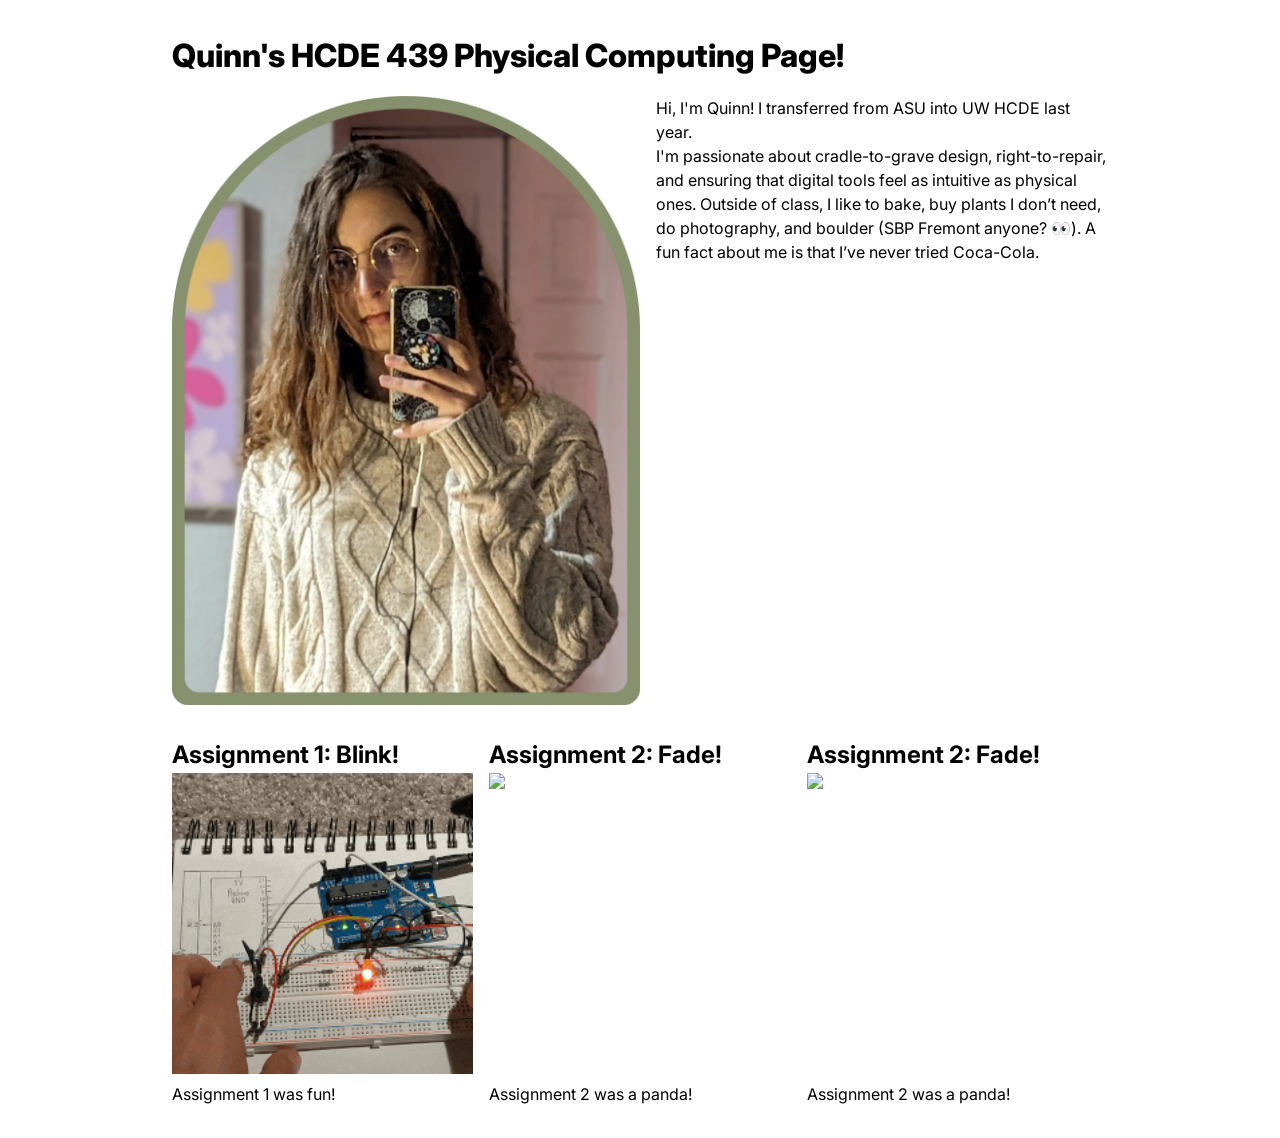
==== docs/index.html @ 7724274f "Updated A1 thumbnail and caption on homepage" ====
<!DOCTYPE html>
<html>
  <head>
    <meta charset="utf-8" />
    <meta name="viewport" content="width=device-width, maximum-scale=1.0" />

    <title>Quinn's HCDE 439 Physical Computing Page!</title>

    <link href="style.css" rel="stylesheet" />
  </head>
  <body>
    <h1>Quinn's HCDE 439 Physical Computing Page!</h1>

    <div class="header">
      <img src="pfp.webp" />
      <p>
        Hi, I'm Quinn! I transferred from ASU into UW HCDE last year.<br>
        I'm passionate about cradle-to-grave design, right-to-repair, and ensuring that digital tools feel as intuitive as physical ones. Outside of class, I like to bake, buy plants I don’t need, do photography, and boulder (SBP Fremont anyone? 👀). A fun fact about me is that I’ve never tried Coca-Cola.
      </p>
    </div>

    <div class="grid">
      <div class="assignment">
        <a href="a1.html">
          <h2>Assignment 1: Blink!</h2>
          <img src="demo.gif" />
        </a>
        <p>Assignment 1 was fun!</p>
      </div>

      <div class="assignment">
        <a href="a2.html">
          <h2>Assignment 2: Fade!</h2>
          <img src="red-panda.jpg" />
        </a>
        <p>Assignment 2 was a panda!</p>
      </div>

      <div class="assignment">
        <a href="a2.html">
          <h2>Assignment 2: Fade!</h2>
          <img src="red-panda.jpg" />
        </a>
        <p>Assignment 2 was a panda!</p>
      </div>
    </div>
  </body>
</html>
---- docs/style.css ----
@import url("https://fonts.googleapis.com/css2?family=Inter:wght@100;200;300;400;500;600;700;800;900&display=swap");

*,
*::before,
*::after {
  box-sizing: border-box;
}

* {
  margin: 0;
}

img,
picture,
video,
canvas,
svg {
  display: block;
  max-width: 100%;
}

body {
  font-family: "Inter", sans-serif;
  line-height: 1.5;
  -webkit-font-smoothing: antialiased;
  max-width: 1000px;
  padding: 2em;
  margin: auto;
}

h1 {
  font-weight: 800;
}

h2 {
  font-weight: 700;
}

.header {
  display: flex;
  gap: 1em;
  margin-top: 1em;
}

.header img {
  width: 50%;
  object-fit: cover;
}

.grid {
  display: grid;
  grid-template-columns: repeat(auto-fit, minmax(250px, 1fr));
  gap: 1em;
  margin-top: 2em;
}

.assignment a {
  color: #000;
  text-decoration: none;
}

.assignment a:hover {
  color: #f06;
}

.assignment img {
  aspect-ratio: 1;
  object-fit: cover;
}

.assignment p {
  margin-top: 0.5em;
}

figure img {
  max-width: 50%;
}

figcaption {
  padding-bottom: 1rem;
}
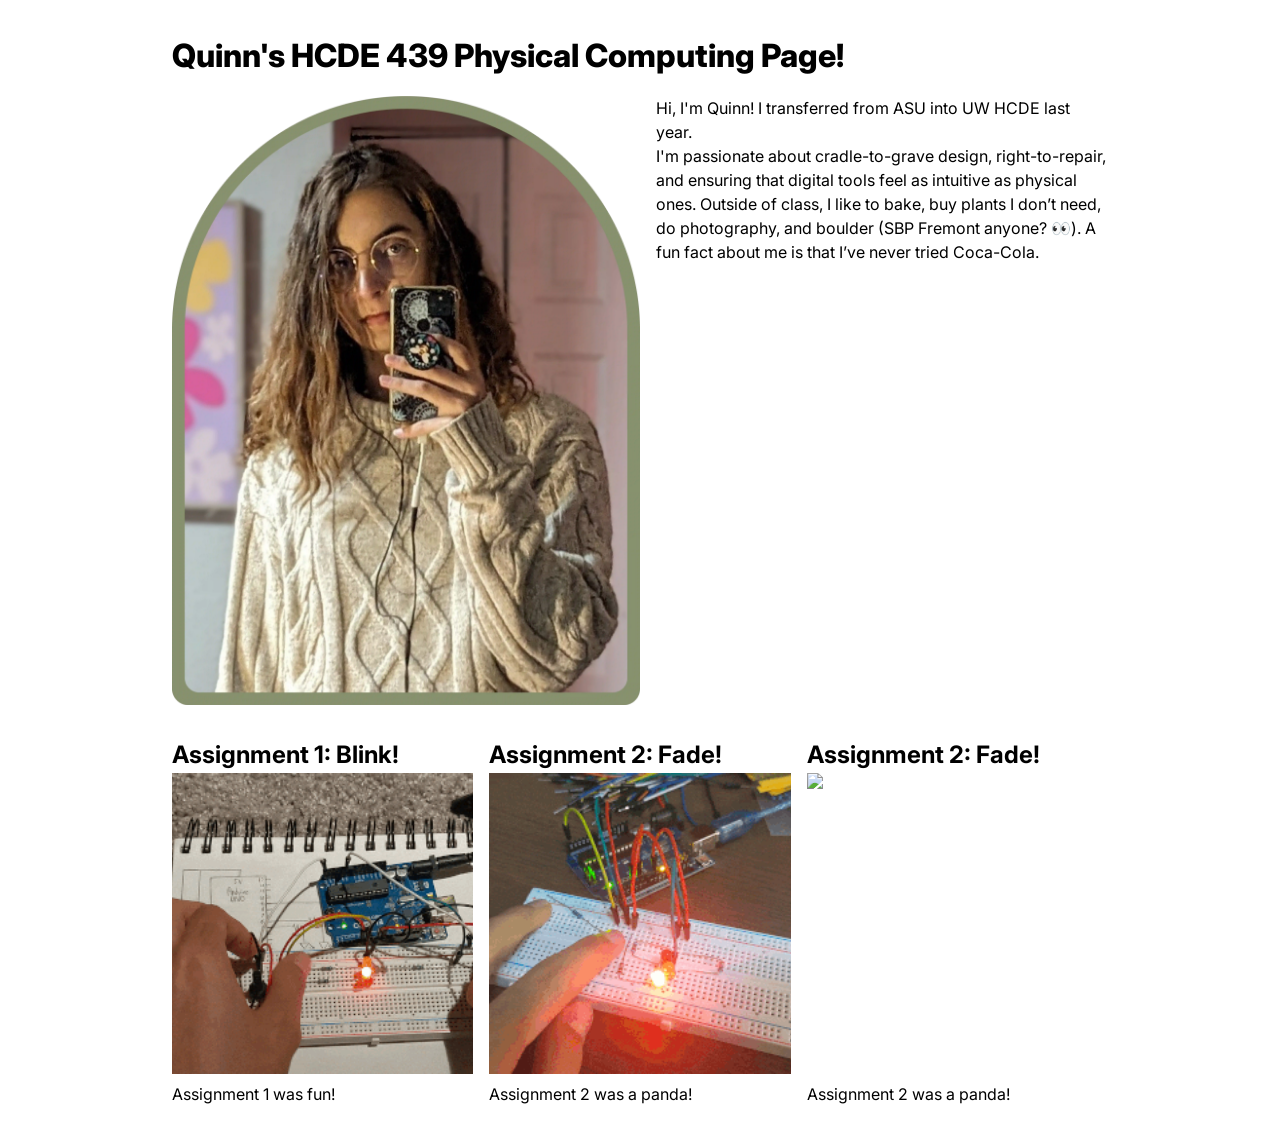
==== commit 072c9be4: "Added A2" ====
--- a/docs/index.html
+++ b/docs/index.html
@@ -31,7 +31,7 @@
       <div class="assignment">
         <a href="a2.html">
           <h2>Assignment 2: Fade!</h2>
-          <img src="red-panda.jpg" />
+          <img src="assets/a2/gifOfOperation.gif" />
         </a>
         <p>Assignment 2 was a panda!</p>
       </div>
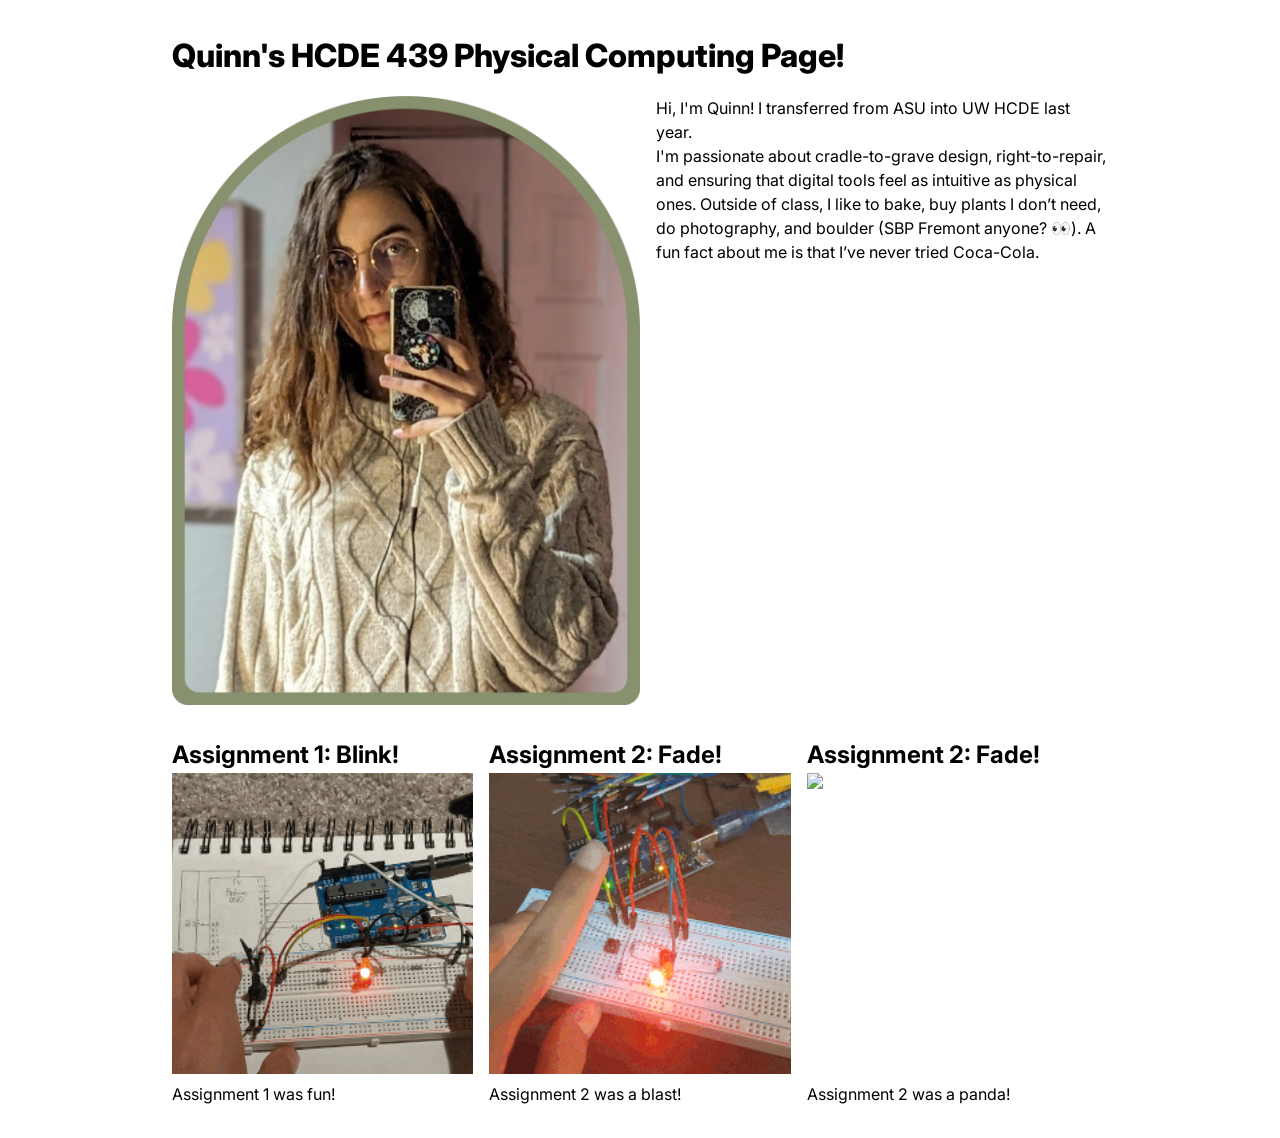
==== commit f1ebb0c2: "Fixed A2 subtitle on home page" ====
--- a/docs/index.html
+++ b/docs/index.html
@@ -33,7 +33,7 @@
           <h2>Assignment 2: Fade!</h2>
           <img src="assets/a2/gifOfOperation.gif" />
         </a>
-        <p>Assignment 2 was a panda!</p>
+        <p>Assignment 2 was a blast!</p>
       </div>
 
       <div class="assignment">
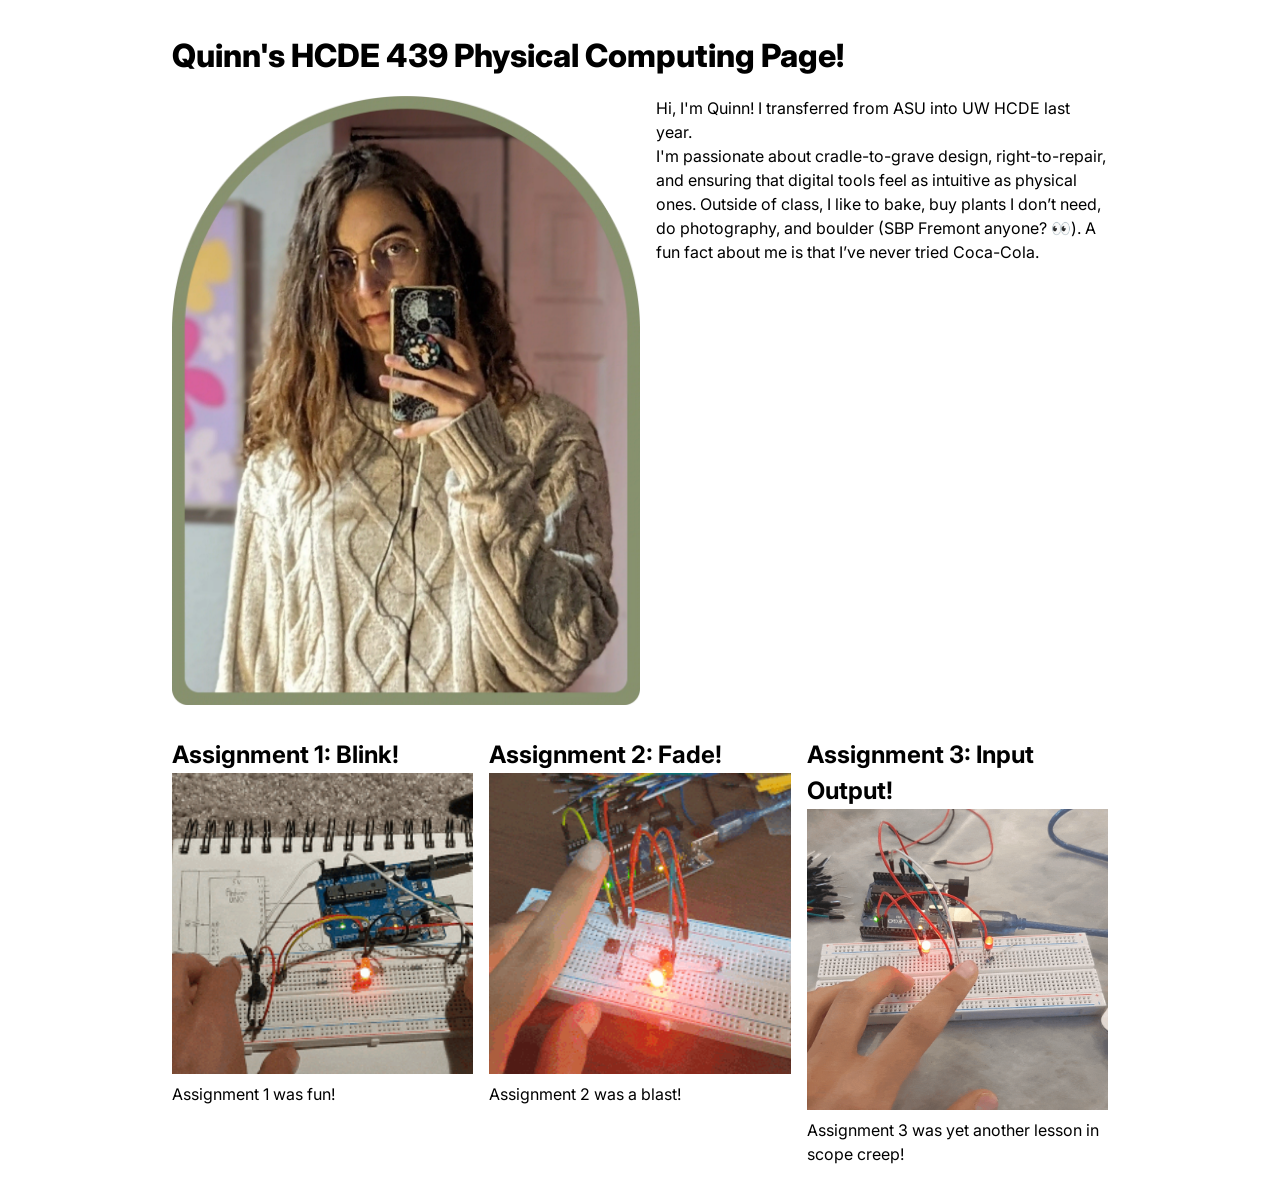
==== commit ed47efe9: "Added A3" ====
--- a/docs/index.html
+++ b/docs/index.html
@@ -37,11 +37,11 @@
       </div>
 
       <div class="assignment">
-        <a href="a2.html">
-          <h2>Assignment 2: Fade!</h2>
-          <img src="red-panda.jpg" />
+        <a href="a3.html">
+          <h2>Assignment 3: Input Output!</h2>
+          <img src="assets/a3/demo.gif" />
         </a>
-        <p>Assignment 2 was a panda!</p>
+        <p>Assignment 3 was yet another lesson in scope creep!</p>
       </div>
     </div>
   </body>
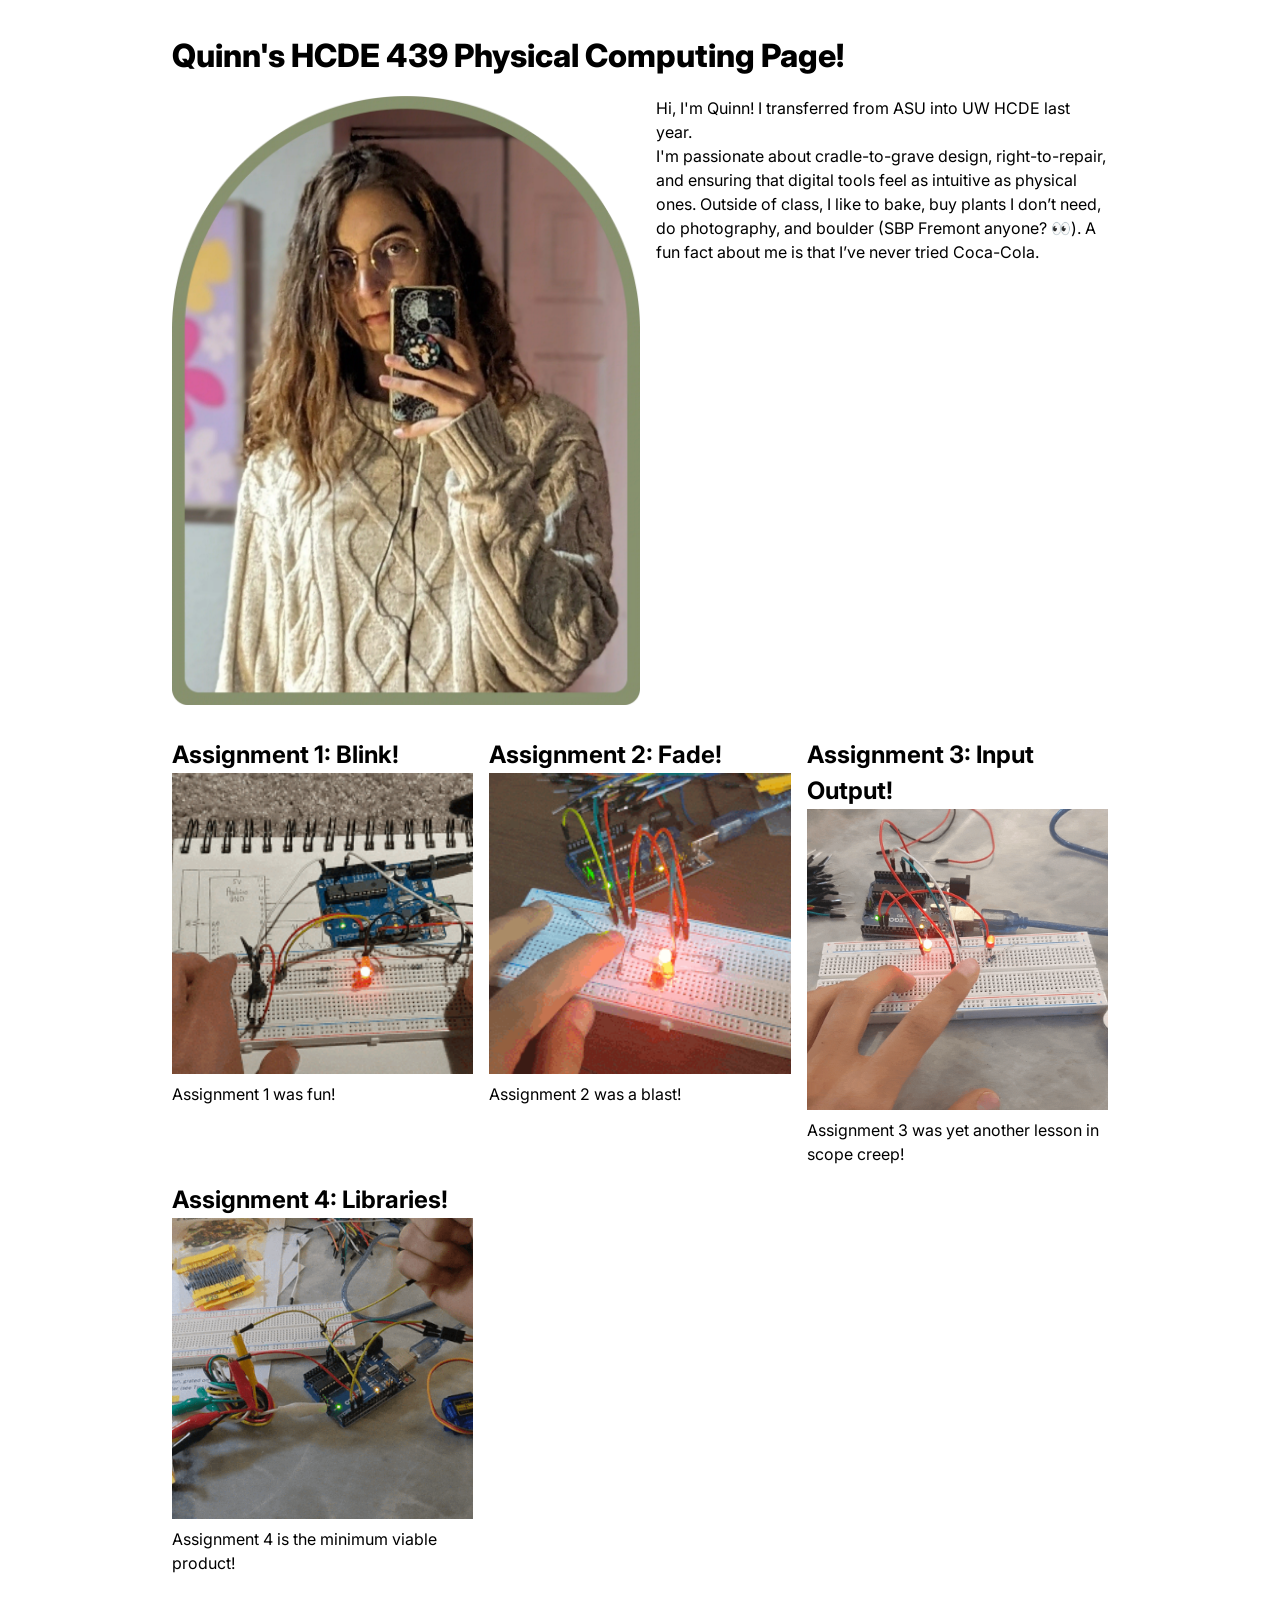
==== commit 71936b10: "Added A4" ====
--- a/docs/index.html
+++ b/docs/index.html
@@ -43,6 +43,14 @@
         </a>
         <p>Assignment 3 was yet another lesson in scope creep!</p>
       </div>
+
+            <div class="assignment">
+        <a href="a4.html">
+          <h2>Assignment 4: Libraries!</h2>
+          <img src="assets/a4/demo.gif" />
+        </a>
+        <p>Assignment 4 is the minimum viable product!</p>
+      </div>
     </div>
   </body>
 </html>
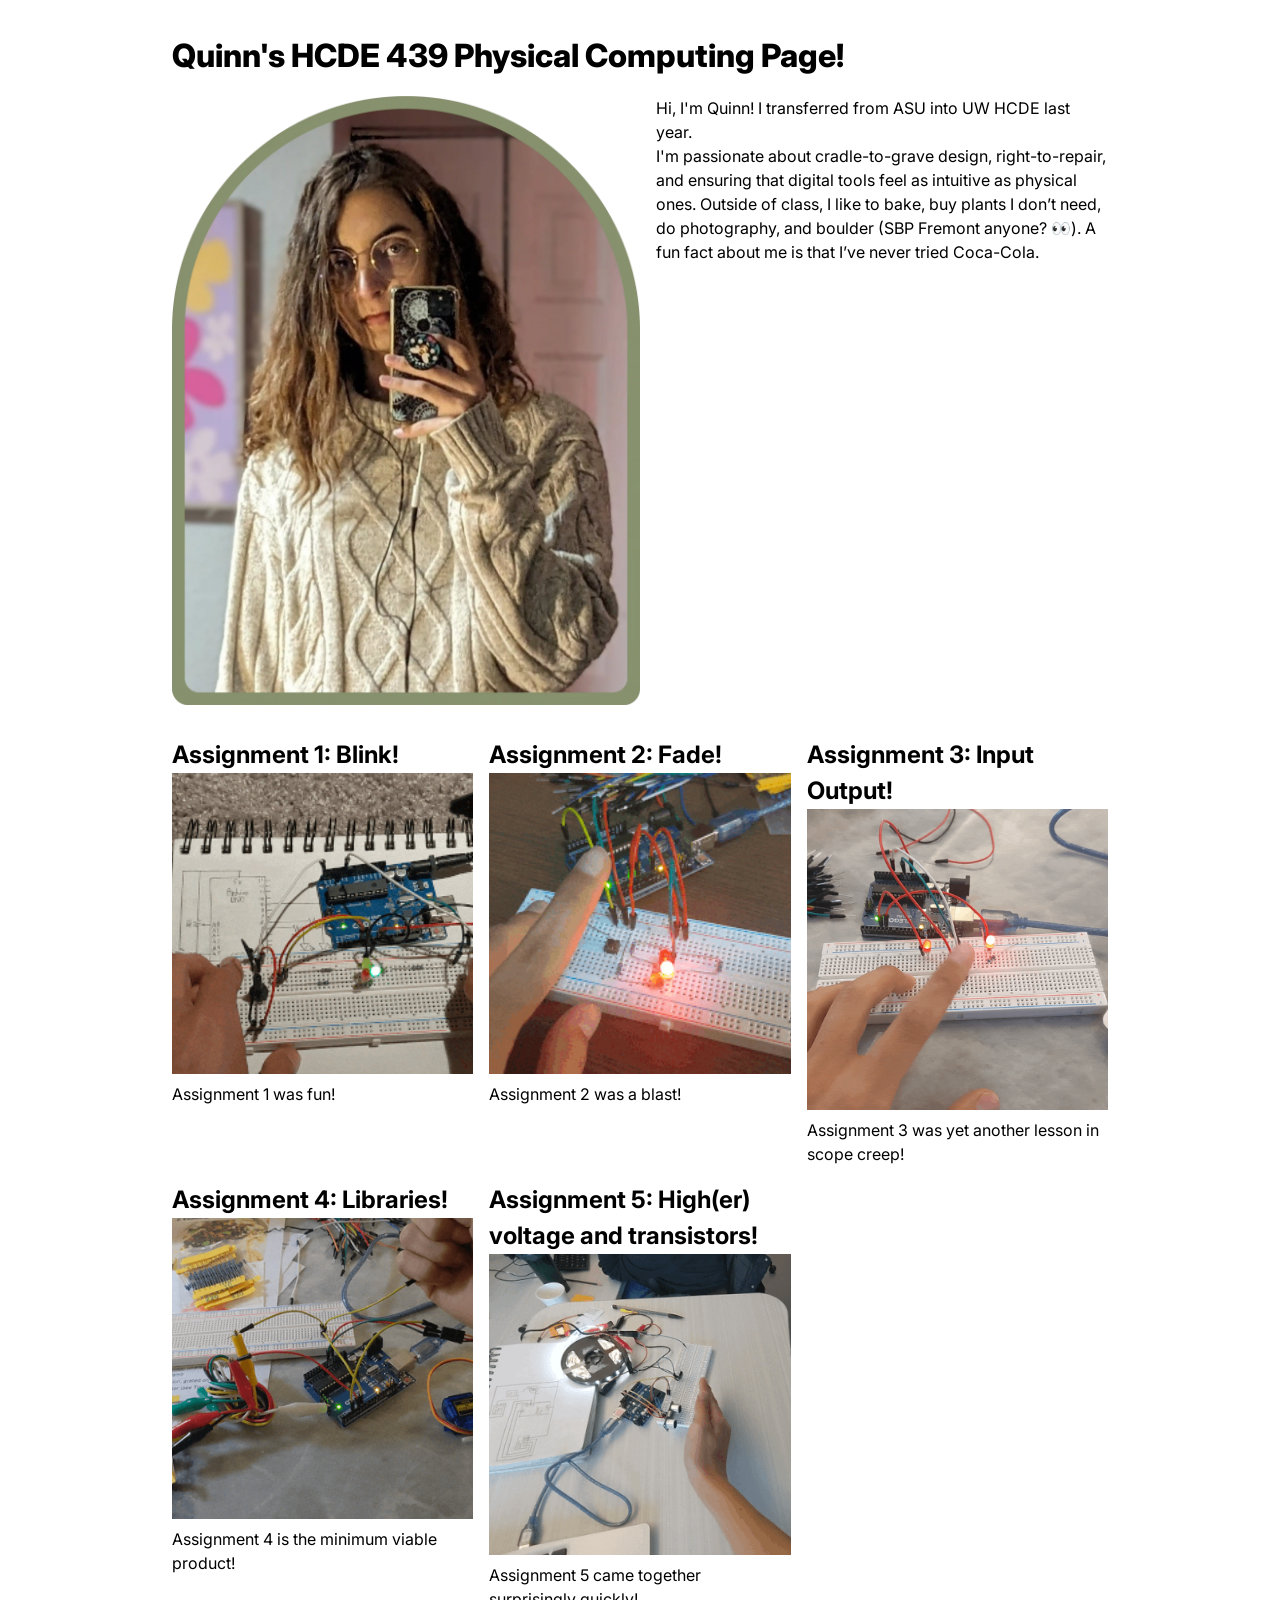
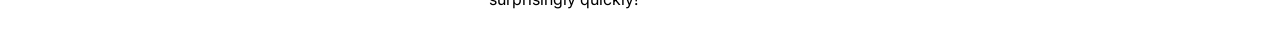
==== commit 3f6d3680: "Added A5" ====
--- a/docs/index.html
+++ b/docs/index.html
@@ -44,13 +44,21 @@
         <p>Assignment 3 was yet another lesson in scope creep!</p>
       </div>
 
-            <div class="assignment">
+      <div class="assignment">
         <a href="a4.html">
           <h2>Assignment 4: Libraries!</h2>
           <img src="assets/a4/demo.gif" />
         </a>
         <p>Assignment 4 is the minimum viable product!</p>
       </div>
+
+      <div id="special" class="assignment">
+        <a href="a5.html">
+          <h2>Assignment 5: High(er) voltage and transistors!</h2>
+          <img src="assets/a5/demo.gif" />
+        </a>
+        <p>Assignment 5 came together surprisingly quickly!</p>
+      </div>
     </div>
   </body>
 </html>
--- a/docs/style.css
+++ b/docs/style.css
@@ -68,6 +68,10 @@
   object-fit: cover;
 }
 
+#special img {
+  object-position: left;
+}
+
 .assignment p {
   margin-top: 0.5em;
 }
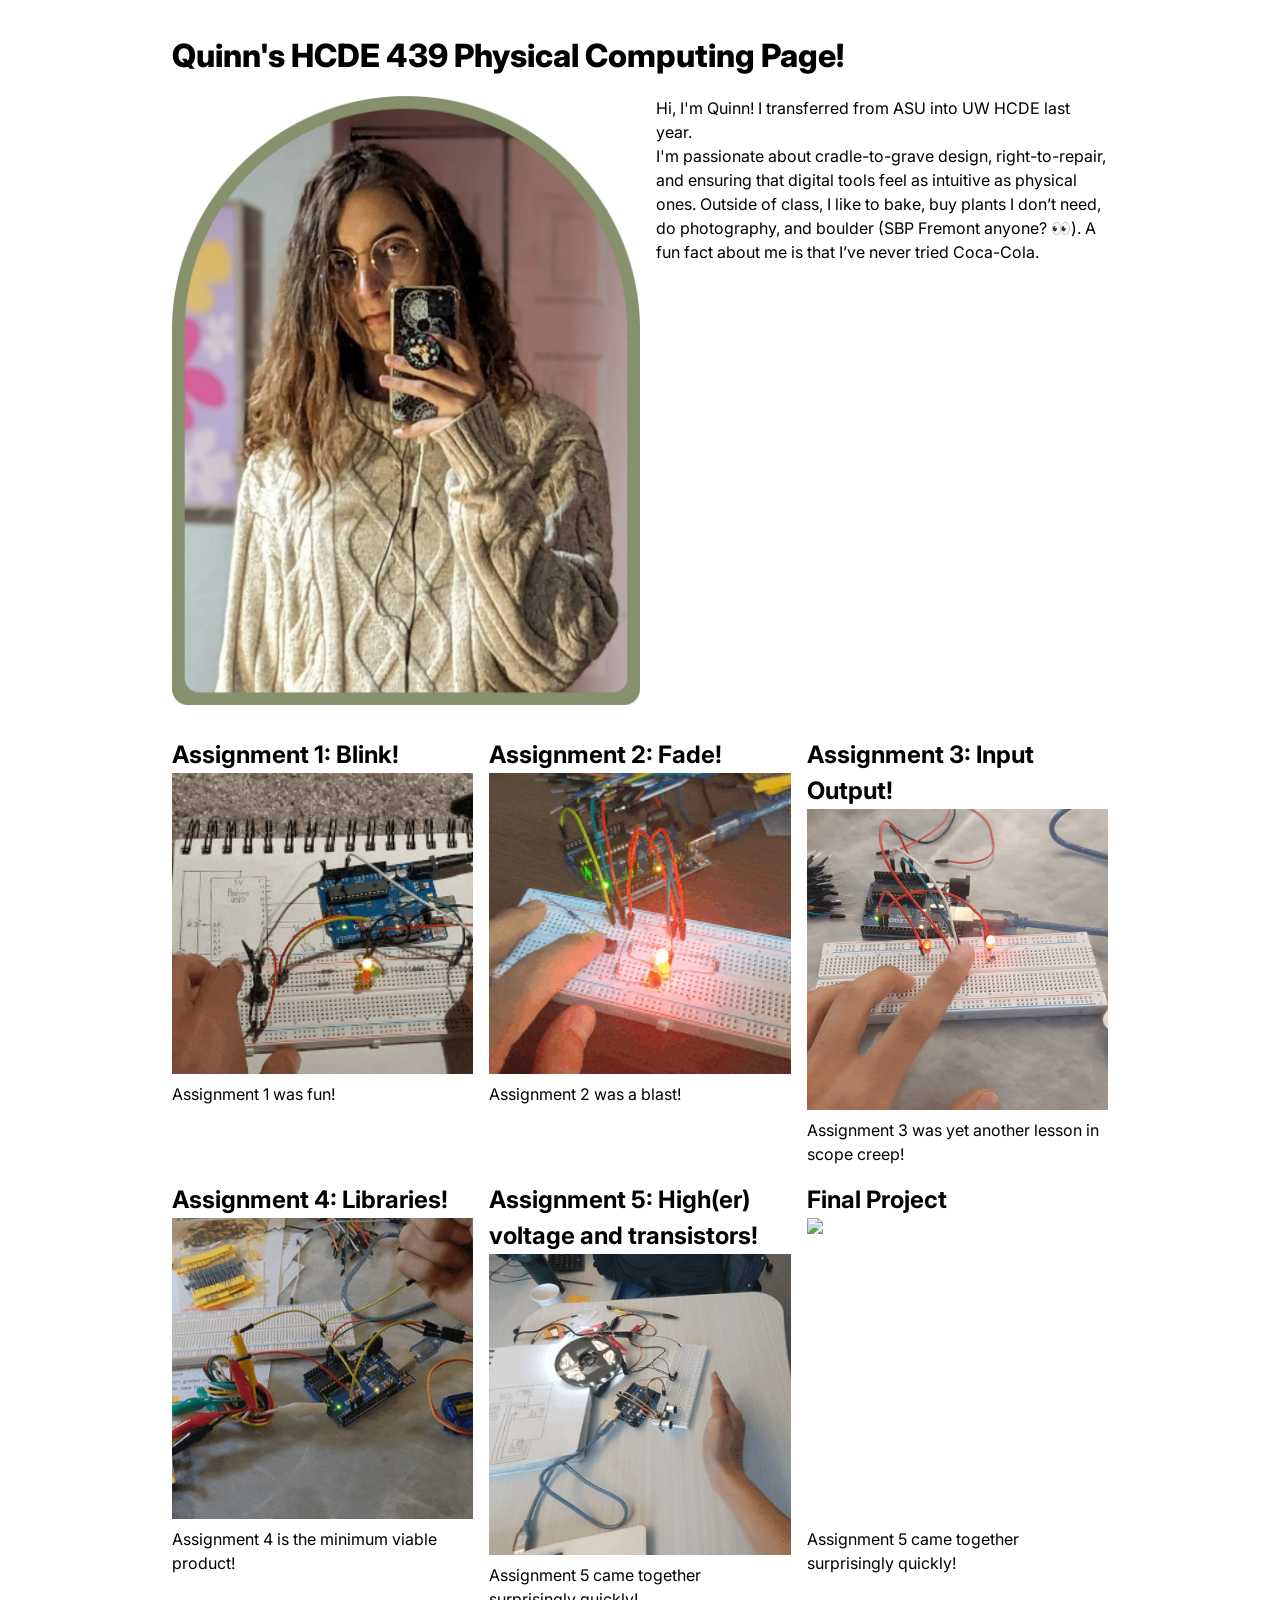
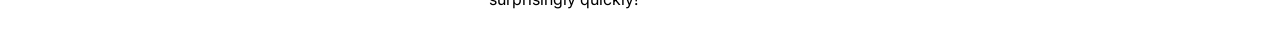
==== commit bfcf1197: "Added P1" ====
--- a/docs/index.html
+++ b/docs/index.html
@@ -59,6 +59,13 @@
         </a>
         <p>Assignment 5 came together surprisingly quickly!</p>
       </div>
+            <div class="assignment">
+        <a href="p1.html">
+          <h2>Final Project</h2>
+          <img src="assets/p1/initialProposalSketch.gif" />
+        </a>
+        <p>Assignment 5 came together surprisingly quickly!</p>
+      </div>
     </div>
   </body>
 </html>
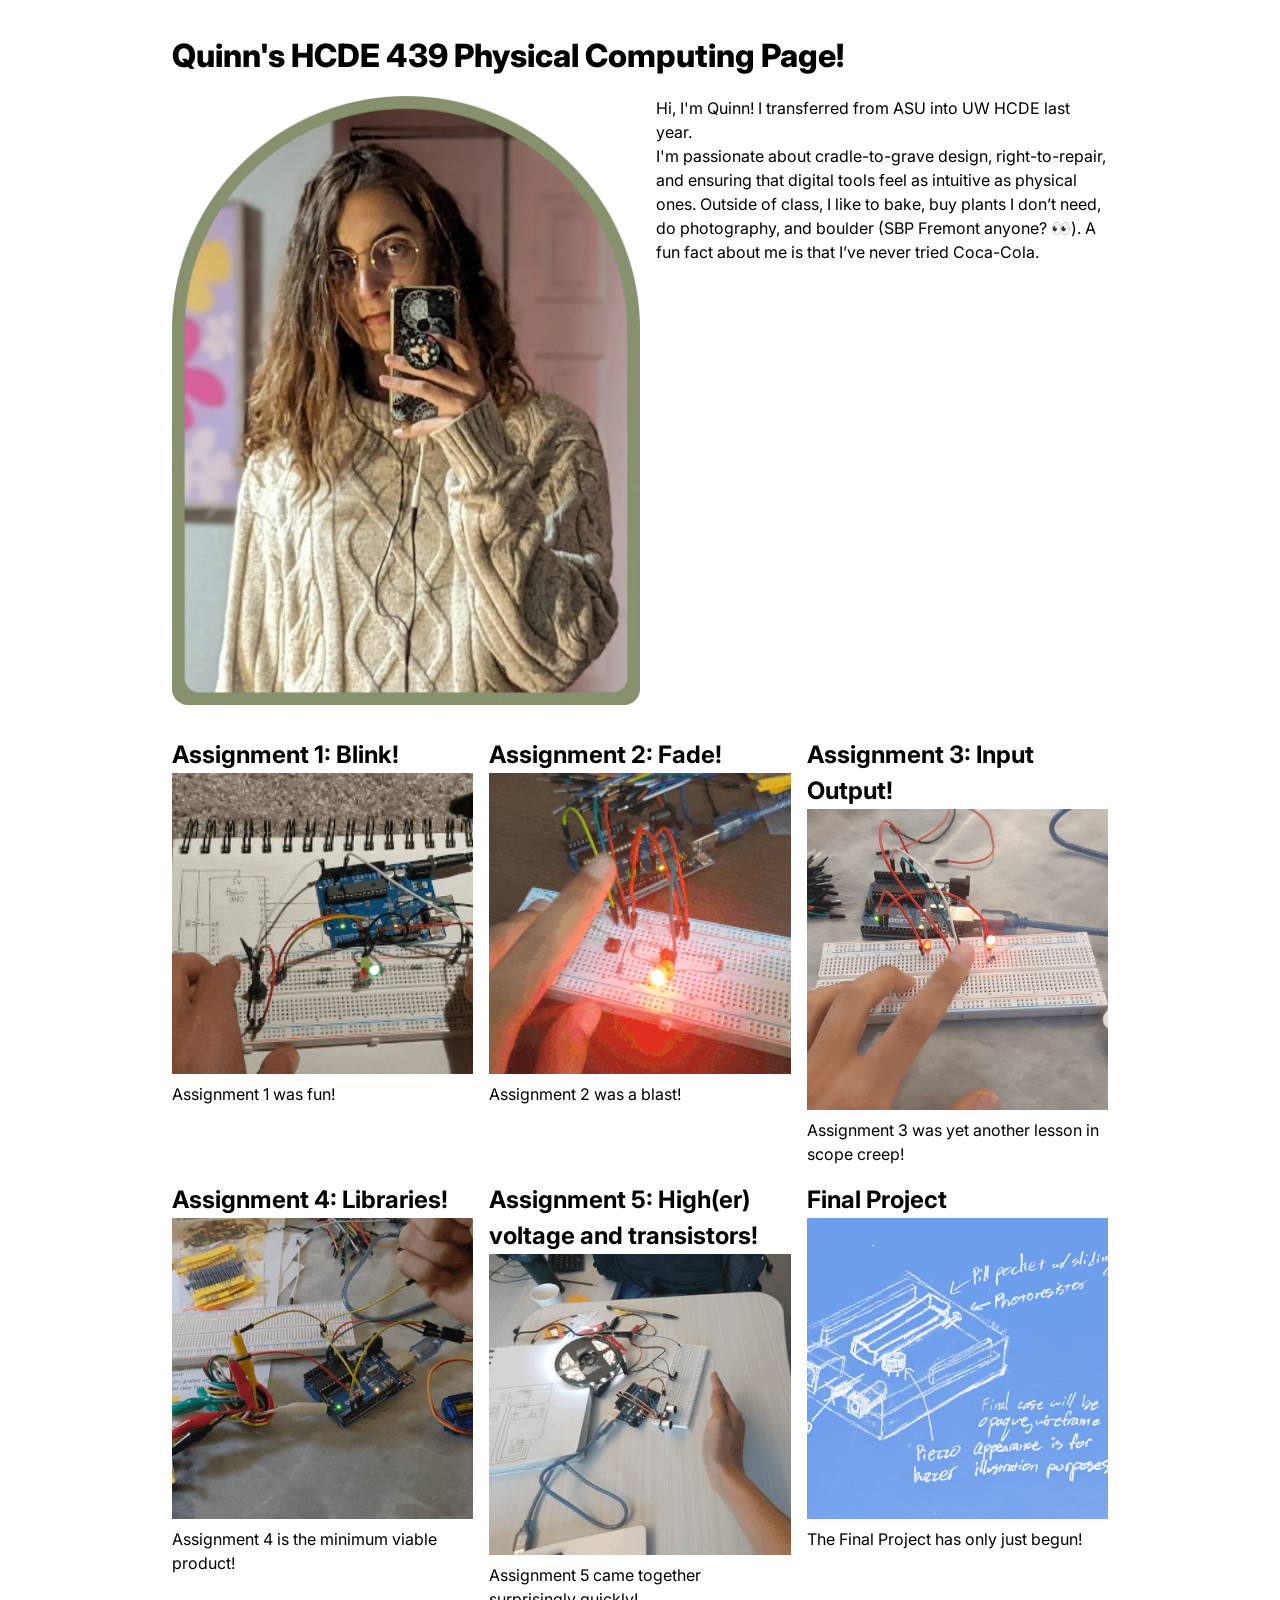
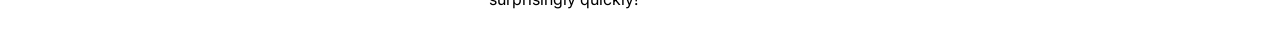
==== commit 23d23779: "fixed p1 thumbnail" ====
--- a/docs/index.html
+++ b/docs/index.html
@@ -62,9 +62,9 @@
             <div class="assignment">
         <a href="p1.html">
           <h2>Final Project</h2>
-          <img src="assets/p1/initialProposalSketch.gif" />
+          <img src="assets/p1/initialProposalSketch.png" />
         </a>
-        <p>Assignment 5 came together surprisingly quickly!</p>
+        <p>The Final Project has only just begun!</p>
       </div>
     </div>
   </body>
